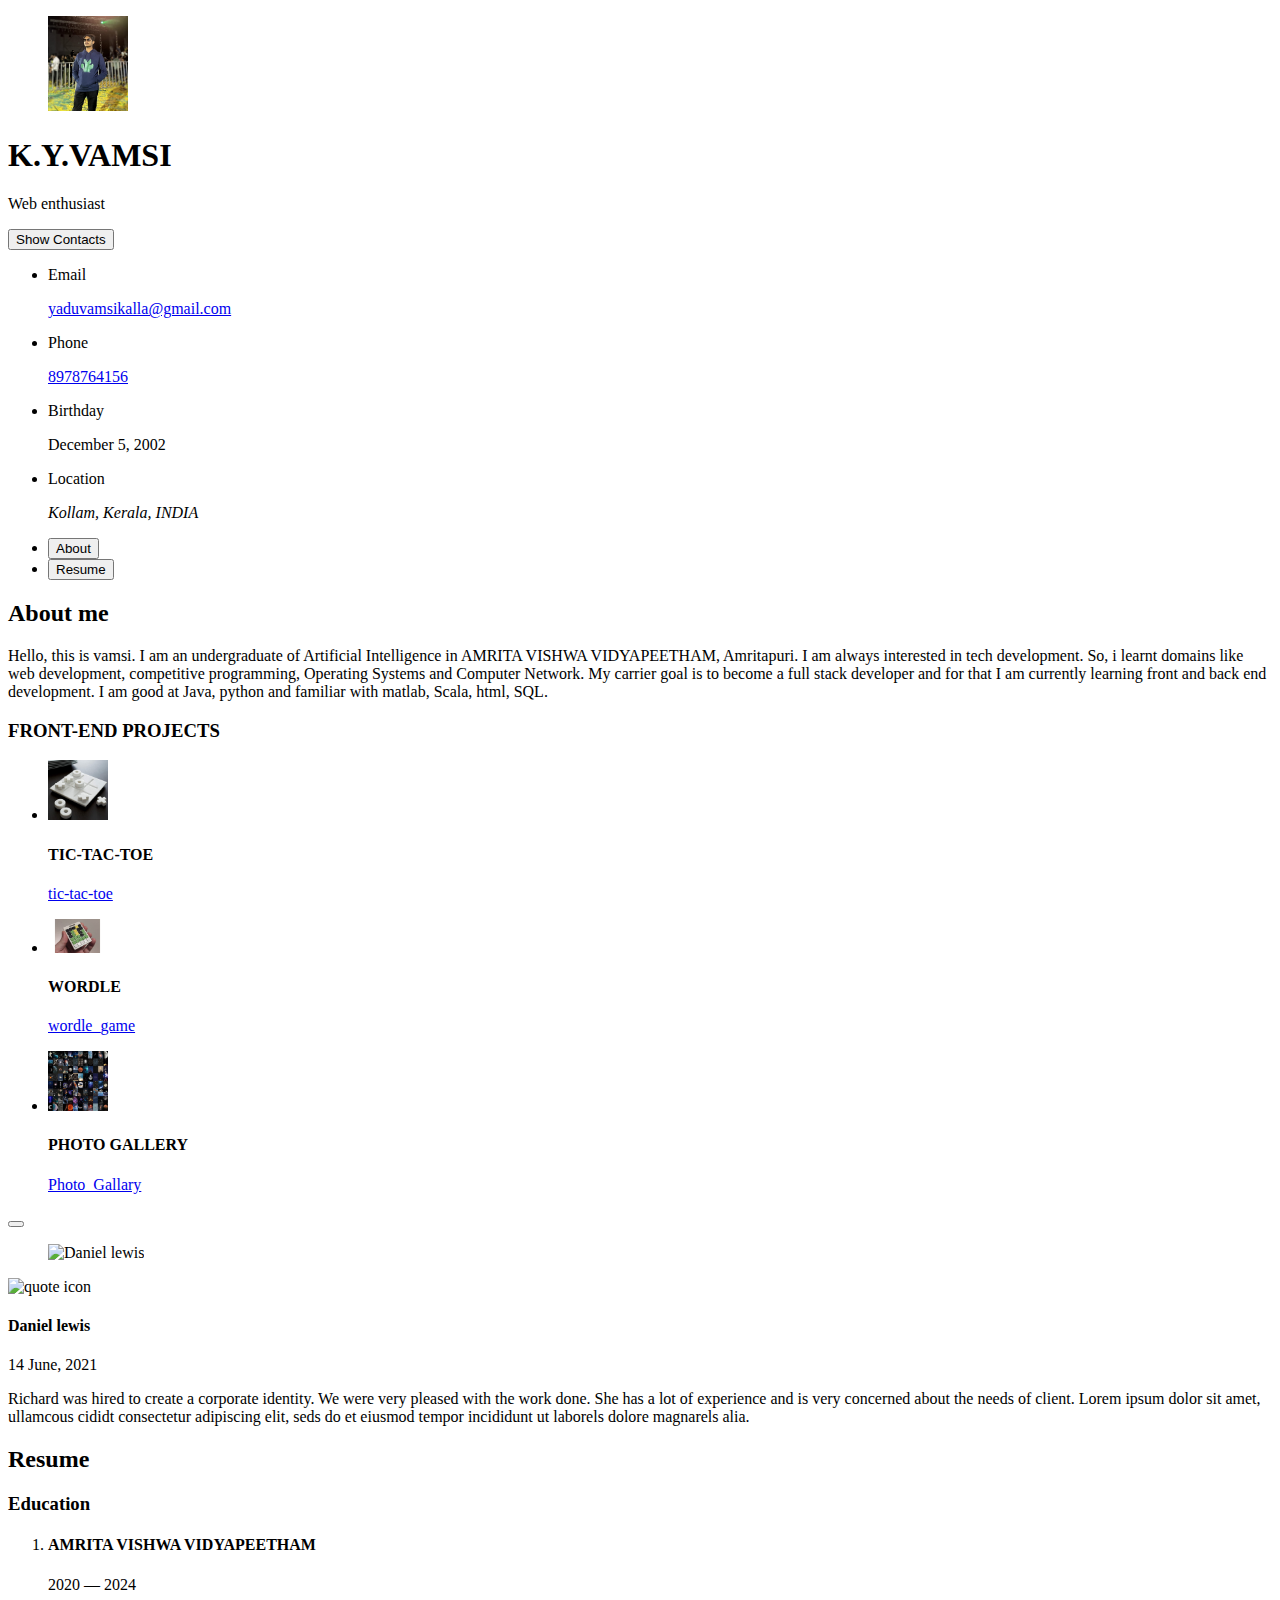
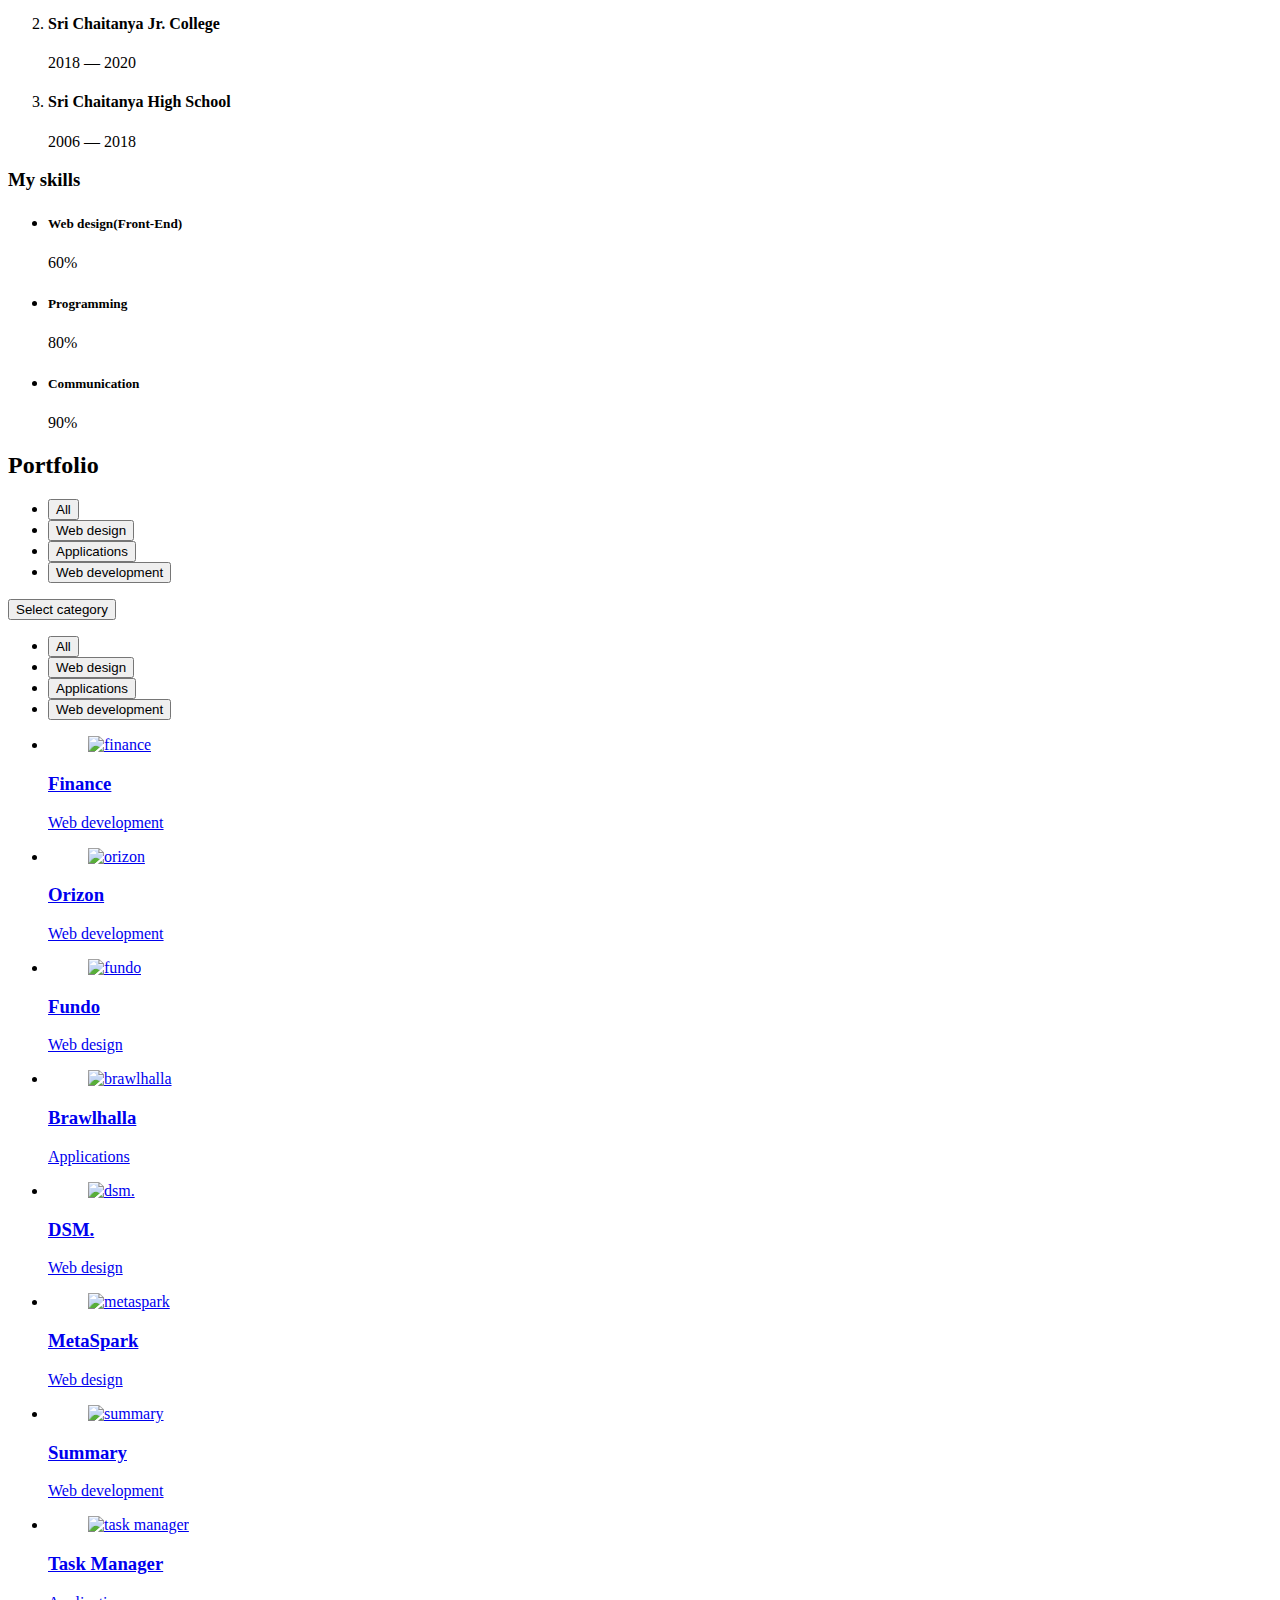
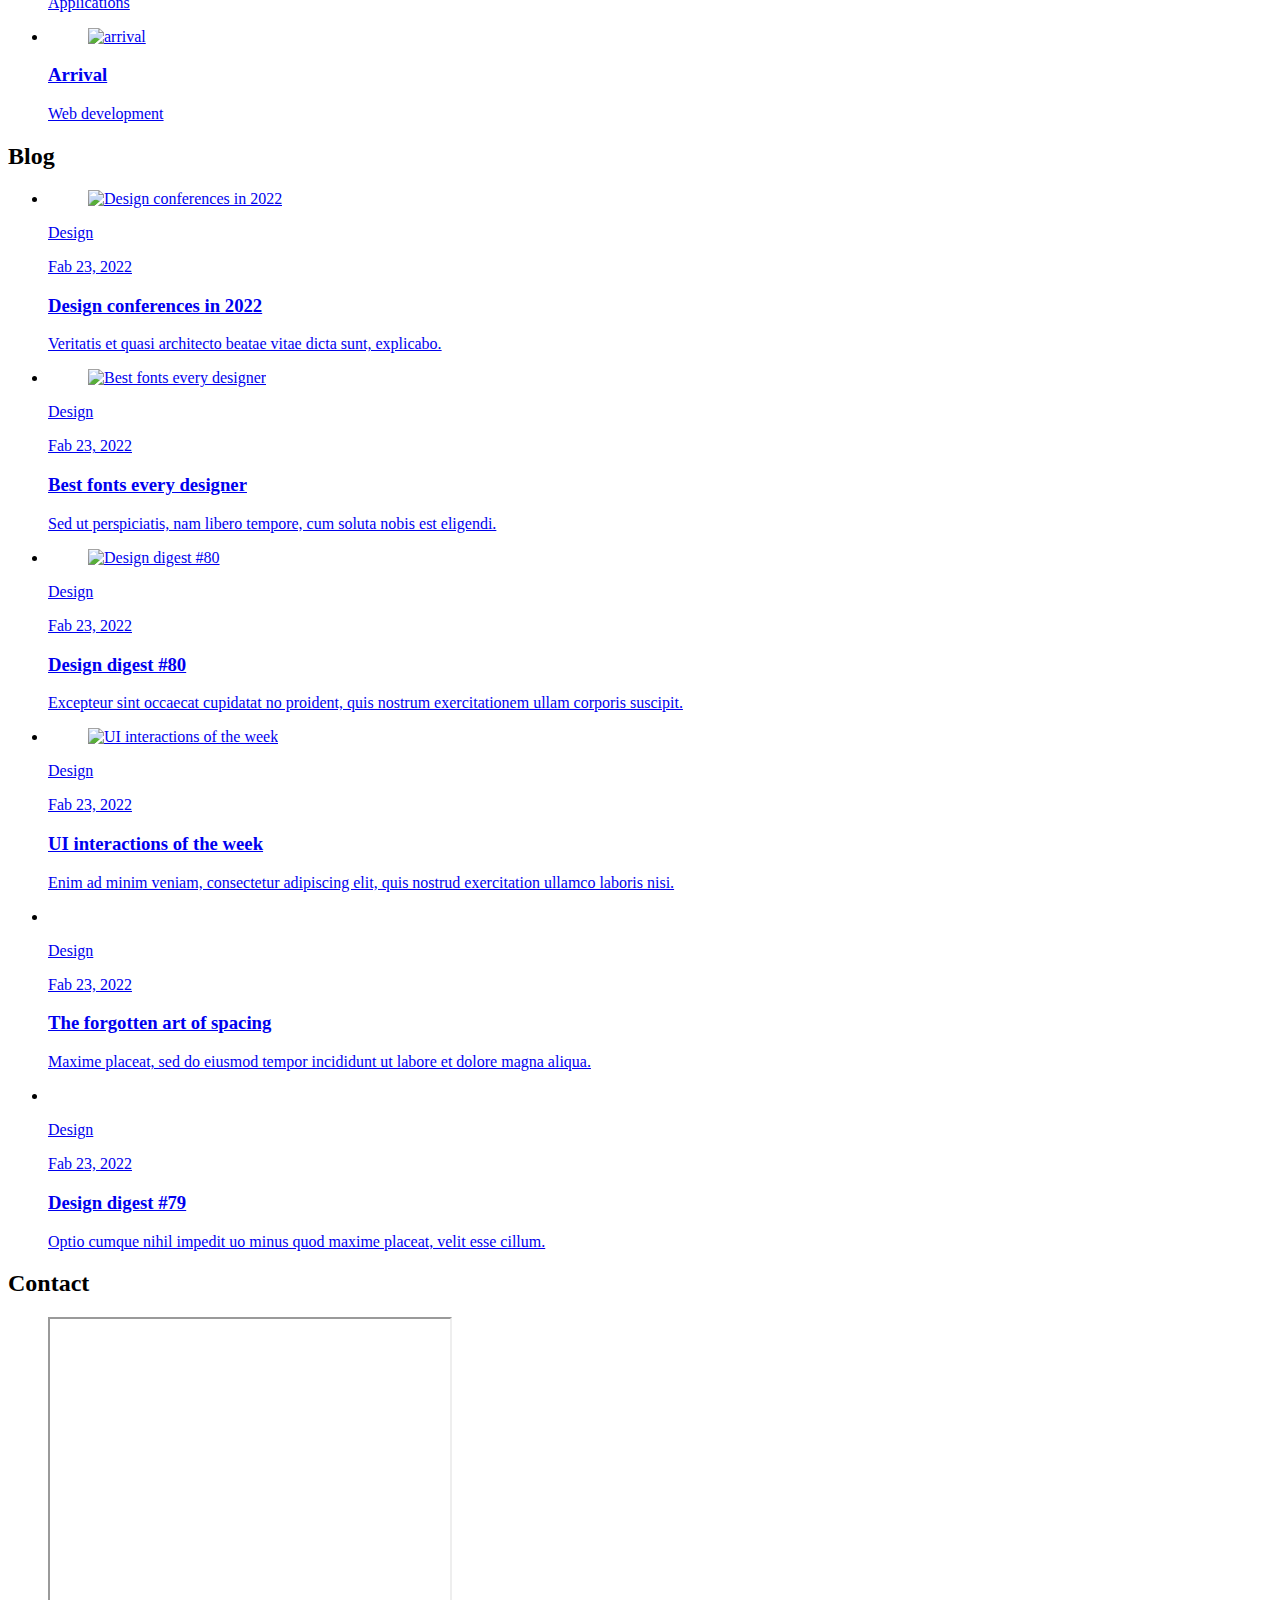
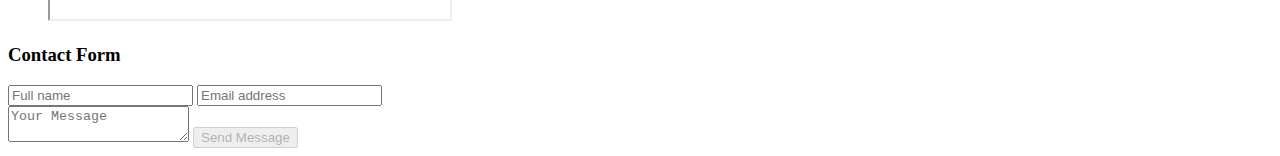
==== index.html @ b539cd83 "Create index.html" ====
<!DOCTYPE html>
<html lang="en">

<head>
  <meta charset="UTF-8">
  <meta http-equiv="X-UA-Compatible" content="IE=edge">
  <meta name="viewport" content="width=device-width, initial-scale=1.0">
  <title>YADU VAMSI KALLA Portfolio</title>

  <!--
    - favicon
  -->
  <link rel="shortcut icon" href="./assets/images/logo.ico" type="image/x-icon">

  <!--
    - custom css link
  -->
  <link rel="stylesheet" href="portofolio.css">

  <!--
    - google font link
  -->
  <link rel="preconnect" href="https://fonts.googleapis.com">
  <link rel="preconnect" href="https://fonts.gstatic.com" crossorigin>
  <link href="https://fonts.googleapis.com/css2?family=Poppins:wght@300;400;500;600&display=swap" rel="stylesheet">
</head>

<body>

  <!--
    - #MAIN
  -->

  <main>

    <!--
      - #SIDEBAR
    -->

    <aside class="sidebar" data-sidebar>

      <div class="sidebar-info">

        <figure class="avatar-box">
          <img src="vamsi.jpeg" alt="K.Y.VAMSI" width="80">
        </figure>

        <div class="info-content">
          <h1 class="name" title="K.Y.VAMSI">K.Y.VAMSI</h1>

          <p class="title">Web enthusiast</p>
        </div>

        <button class="info_more-btn" data-sidebar-btn>
          <span>Show Contacts</span>

          <ion-icon name="chevron-down"></ion-icon>
        </button>

      </div>

      <div class="sidebar-info_more">

        <div class="separator"></div>

        <ul class="contacts-list">

          <li class="contact-item">

            <div class="icon-box">
              <ion-icon name="mail-outline"></ion-icon>
            </div>

            <div class="contact-info">
              <p class="contact-title">Email</p>

              <a href="mailto:yaduvamsikalla@gmail.com" class="contact-link">yaduvamsikalla@gmail.com</a>
            </div>

          </li>

          <li class="contact-item">

            <div class="icon-box">
              <ion-icon name="phone-portrait-outline"></ion-icon>
            </div>

            <div class="contact-info">
              <p class="contact-title">Phone</p>

              <a href="tel:8978764156" class="contact-link">8978764156</a>
            </div>

          </li>

          <li class="contact-item">

            <div class="icon-box">
              <ion-icon name="calendar-outline"></ion-icon>
            </div>

            <div class="contact-info">
              <p class="contact-title">Birthday</p>

              <time datetime="2002-12-05">December 5, 2002</time>
            </div>

          </li>

          <li class="contact-item">

            <div class="icon-box">
              <ion-icon name="location-outline"></ion-icon>
            </div>

            <div class="contact-info">
              <p class="contact-title">Location</p>

              <address>Kollam, Kerala, INDIA</address>
            </div>

          </li>

        </ul>

        <div class="separator"></div>

       

      </div>

    </aside>





    <!--
      - #main-content
    -->

    <div class="main-content">

      <!--
        - #NAVBAR
      -->

      <nav class="navbar">

        <ul class="navbar-list">

          <li class="navbar-item">
            <button class="navbar-link  active" data-nav-link>About</button>
          </li>

          <li class="navbar-item">
            <button class="navbar-link" data-nav-link>Resume</button>
          </li>

       
        </ul>

      </nav>





      <!--
        - #ABOUT
      -->

      <article class="about  active" data-page="about">

        <header>
          <h2 class="h2 article-title">About me</h2>
        </header>

        <section class="about-text">
          <p>
            Hello, this is vamsi. I am an undergraduate of Artificial Intelligence in AMRITA VISHWA VIDYAPEETHAM, Amritapuri. 
            I am always interested in tech development. So, i learnt domains like web development, competitive programming, 
            Operating Systems and Computer Network. My carrier goal is to become a full stack developer and for that I am currently
             learning front and back end development. I am good at Java, python and familiar with matlab, Scala, html, SQL.


          </p>
        </section>


        <!--
          - service
        -->

        <section class="service">

          <h3 class="h3 service-title">FRONT-END PROJECTS</h3>

          <ul class="service-list">

            <li class="service-item">

              <div class="service-icon-box">
                <img src="ttt.jpeg" alt="TIC-TAC-TOE" width="60">
              </div>

              <div class="service-content-box">
                <h4 class="h4 service-item-title">TIC-TAC-TOE</h4>

                <p class="service-item-text">
                  <a href="tic-tac-toe/tic-tac-toe.html" target="_blank">tic-tac-toe</a>
                </p>
              </div>

            </li>

            <li class="service-item">

              <div class="service-icon-box">
                <img src="wordle.jpeg" alt="wordle" width="60">
              </div>

              <div class="service-content-box">
                <h4 class="h4 service-item-title">WORDLE</h4>

                <p class="service-item-text">
                  <a href="wordle_game/wordle_game.html" target="_blank">wordle_game</a>
                </p>
              </div>

            </li>

            <li class="service-item">

              <div class="service-icon-box">
                <img src="pg.jpeg" alt="Photo_Gallary" width="60">
              </div>

              <div class="service-content-box">
                <h4 class="h4 service-item-title">PHOTO GALLERY</h4>

                <p class="service-item-text">
                  <a href="photo_gallary.html" target="_blank">Photo_Gallary</a>
      
                </p>
              </div>

            </li>
          </ul>
        </section>



        <!--
          - testimonials modal
        -->

        <div class="modal-container" data-modal-container>

          <div class="overlay" data-overlay></div>

          <section class="testimonials-modal">

            <button class="modal-close-btn" data-modal-close-btn>
              <ion-icon name="close-outline"></ion-icon>
            </button>

            <div class="modal-img-wrapper">
              <figure class="modal-avatar-box">
                <img src="./assets/images/avatar-1.png" alt="Daniel lewis" width="80" data-modal-img>
              </figure>

              <img src="./assets/images/icon-quote.svg" alt="quote icon">
            </div>

            <div class="modal-content">

              <h4 class="h3 modal-title" data-modal-title>Daniel lewis</h4>

              <time datetime="2021-06-14">14 June, 2021</time>

              <div data-modal-text>
                <p>
                  Richard was hired to create a corporate identity. We were very pleased with the work done. She has a
                  lot of experience
                  and is very concerned about the needs of client. Lorem ipsum dolor sit amet, ullamcous cididt
                  consectetur adipiscing
                  elit, seds do et eiusmod tempor incididunt ut laborels dolore magnarels alia.
                </p>
              </div>

            </div>

          </section>

        </div>


        <!--
          - clients
        -->

        <section class="clients">

   

        </section>

      </article>





      <!--
        - #RESUME
      -->

      <article class="resume" data-page="resume">

        <header>
          <h2 class="h2 article-title">Resume</h2>
        </header>

        <section class="timeline">

          <div class="title-wrapper">
            <div class="icon-box">
              <ion-icon name="book-outline"></ion-icon>
            </div>

            <h3 class="h3">Education</h3>
          </div>

          <ol class="timeline-list">

            <li class="timeline-item">

              <h4 class="h4 timeline-item-title">AMRITA VISHWA VIDYAPEETHAM</h4>

              <span>2020 — 2024</span>

              <p class="timeline-text">
               
              </p>

            </li>

            <li class="timeline-item">

              <h4 class="h4 timeline-item-title">Sri Chaitanya Jr. College</h4>

              <span>2018 — 2020</span>

              <p class="timeline-text">
                
              </p>

            </li>

            <li class="timeline-item">

              <h4 class="h4 timeline-item-title">Sri Chaitanya High School</h4>

              <span>2006 — 2018</span>

              <p class="timeline-text">
                
              </p>

            </li>

          </ol>
          
        </section>


        <section class="skill">

          <h3 class="h3 skills-title">My skills</h3>

          <ul class="skills-list content-card">

            <li class="skills-item">

              <div class="title-wrapper">
                <h5 class="h5">Web design(Front-End)</h5>
                <data value="80">60%</data>
              </div>

              <div class="skill-progress-bg">
                <div class="skill-progress-fill" style="width: 80%;"></div>
              </div>

            </li>

            <li class="skills-item">

              <div class="title-wrapper">
                <h5 class="h5">Programming</h5>
                <data value="70">80%</data>
              </div>

              <div class="skill-progress-bg">
                <div class="skill-progress-fill" style="width: 70%;"></div>
              </div>

            </li>

            <li class="skills-item">

              <div class="title-wrapper">
                <h5 class="h5">Communication</h5>
                <data value="90">90%</data>
              </div>

              <div class="skill-progress-bg">
                <div class="skill-progress-fill" style="width: 90%;"></div>
              </div>

            </li>

          </ul>

        </section>

      </article>





      <!--
        - #PORTFOLIO
      -->

      <article class="portfolio" data-page="portfolio">

        <header>
          <h2 class="h2 article-title">Portfolio</h2>
        </header>

        <section class="projects">

          <ul class="filter-list">

            <li class="filter-item">
              <button class="active" data-filter-btn>All</button>
            </li>

            <li class="filter-item">
              <button data-filter-btn>Web design</button>
            </li>

            <li class="filter-item">
              <button data-filter-btn>Applications</button>
            </li>

            <li class="filter-item">
              <button data-filter-btn>Web development</button>
            </li>

          </ul>

          <div class="filter-select-box">

            <button class="filter-select" data-select>

              <div class="select-value" data-selecct-value>Select category</div>

              <div class="select-icon">
                <ion-icon name="chevron-down"></ion-icon>
              </div>

            </button>

            <ul class="select-list">

              <li class="select-item">
                <button data-select-item>All</button>
              </li>

              <li class="select-item">
                <button data-select-item>Web design</button>
              </li>

              <li class="select-item">
                <button data-select-item>Applications</button>
              </li>

              <li class="select-item">
                <button data-select-item>Web development</button>
              </li>

            </ul>

          </div>

          <ul class="project-list">

            <li class="project-item  active" data-filter-item data-category="web development">
              <a href="#">

                <figure class="project-img">
                  <div class="project-item-icon-box">
                    <ion-icon name="eye-outline"></ion-icon>
                  </div>

                  <img src="./assets/images/project-1.jpg" alt="finance" loading="lazy">
                </figure>

                <h3 class="project-title">Finance</h3>

                <p class="project-category">Web development</p>

              </a>
            </li>

            <li class="project-item  active" data-filter-item data-category="web development">
              <a href="#">

                <figure class="project-img">
                  <div class="project-item-icon-box">
                    <ion-icon name="eye-outline"></ion-icon>
                  </div>

                  <img src="./assets/images/project-2.png" alt="orizon" loading="lazy">
                </figure>

                <h3 class="project-title">Orizon</h3>

                <p class="project-category">Web development</p>

              </a>
            </li>

            <li class="project-item  active" data-filter-item data-category="web design">
              <a href="#">

                <figure class="project-img">
                  <div class="project-item-icon-box">
                    <ion-icon name="eye-outline"></ion-icon>
                  </div>

                  <img src="./assets/images/project-3.jpg" alt="fundo" loading="lazy">
                </figure>

                <h3 class="project-title">Fundo</h3>

                <p class="project-category">Web design</p>

              </a>
            </li>

            <li class="project-item  active" data-filter-item data-category="applications">
              <a href="#">

                <figure class="project-img">
                  <div class="project-item-icon-box">
                    <ion-icon name="eye-outline"></ion-icon>
                  </div>

                  <img src="./assets/images/project-4.png" alt="brawlhalla" loading="lazy">
                </figure>

                <h3 class="project-title">Brawlhalla</h3>

                <p class="project-category">Applications</p>

              </a>
            </li>

            <li class="project-item  active" data-filter-item data-category="web design">
              <a href="#">

                <figure class="project-img">
                  <div class="project-item-icon-box">
                    <ion-icon name="eye-outline"></ion-icon>
                  </div>

                  <img src="./assets/images/project-5.png" alt="dsm." loading="lazy">
                </figure>

                <h3 class="project-title">DSM.</h3>

                <p class="project-category">Web design</p>

              </a>
            </li>

            <li class="project-item  active" data-filter-item data-category="web design">
              <a href="#">

                <figure class="project-img">
                  <div class="project-item-icon-box">
                    <ion-icon name="eye-outline"></ion-icon>
                  </div>

                  <img src="./assets/images/project-6.png" alt="metaspark" loading="lazy">
                </figure>

                <h3 class="project-title">MetaSpark</h3>

                <p class="project-category">Web design</p>

              </a>
            </li>

            <li class="project-item  active" data-filter-item data-category="web development">
              <a href="#">

                <figure class="project-img">
                  <div class="project-item-icon-box">
                    <ion-icon name="eye-outline"></ion-icon>
                  </div>

                  <img src="./assets/images/project-7.png" alt="summary" loading="lazy">
                </figure>

                <h3 class="project-title">Summary</h3>

                <p class="project-category">Web development</p>

              </a>
            </li>

            <li class="project-item  active" data-filter-item data-category="applications">
              <a href="#">

                <figure class="project-img">
                  <div class="project-item-icon-box">
                    <ion-icon name="eye-outline"></ion-icon>
                  </div>

                  <img src="./assets/images/project-8.jpg" alt="task manager" loading="lazy">
                </figure>

                <h3 class="project-title">Task Manager</h3>

                <p class="project-category">Applications</p>

              </a>
            </li>

            <li class="project-item  active" data-filter-item data-category="web development">
              <a href="#">

                <figure class="project-img">
                  <div class="project-item-icon-box">
                    <ion-icon name="eye-outline"></ion-icon>
                  </div>

                  <img src="./assets/images/project-9.png" alt="arrival" loading="lazy">
                </figure>

                <h3 class="project-title">Arrival</h3>

                <p class="project-category">Web development</p>

              </a>
            </li>

          </ul>

        </section>

      </article>





      <!--
        - #BLOG
      -->

      <article class="blog" data-page="blog">

        <header>
          <h2 class="h2 article-title">Blog</h2>
        </header>

        <section class="blog-posts">

          <ul class="blog-posts-list">

            <li class="blog-post-item">
              <a href="#">

                <figure class="blog-banner-box">
                  <img src="./assets/images/blog-1.jpg" alt="Design conferences in 2022" loading="lazy">
                </figure>

                <div class="blog-content">

                  <div class="blog-meta">
                    <p class="blog-category">Design</p>

                    <span class="dot"></span>

                    <time datetime="2022-02-23">Fab 23, 2022</time>
                  </div>

                  <h3 class="h3 blog-item-title">Design conferences in 2022</h3>

                  <p class="blog-text">
                    Veritatis et quasi architecto beatae vitae dicta sunt, explicabo.
                  </p>

                </div>

              </a>
            </li>

            <li class="blog-post-item">
              <a href="#">

                <figure class="blog-banner-box">
                  <img src="./assets/images/blog-2.jpg" alt="Best fonts every designer" loading="lazy">
                </figure>

                <div class="blog-content">

                  <div class="blog-meta">
                    <p class="blog-category">Design</p>

                    <span class="dot"></span>

                    <time datetime="2022-02-23">Fab 23, 2022</time>
                  </div>

                  <h3 class="h3 blog-item-title">Best fonts every designer</h3>

                  <p class="blog-text">
                    Sed ut perspiciatis, nam libero tempore, cum soluta nobis est eligendi.
                  </p>

                </div>

              </a>
            </li>

            <li class="blog-post-item">
              <a href="#">

                <figure class="blog-banner-box">
                  <img src="./assets/images/blog-3.jpg" alt="Design digest #80" loading="lazy">
                </figure>

                <div class="blog-content">

                  <div class="blog-meta">
                    <p class="blog-category">Design</p>

                    <span class="dot"></span>

                    <time datetime="2022-02-23">Fab 23, 2022</time>
                  </div>

                  <h3 class="h3 blog-item-title">Design digest #80</h3>

                  <p class="blog-text">
                    Excepteur sint occaecat cupidatat no proident, quis nostrum exercitationem ullam corporis suscipit.
                  </p>

                </div>

              </a>
            </li>

            <li class="blog-post-item">
              <a href="#">

                <figure class="blog-banner-box">
                  <img src="./assets/images/blog-4.jpg" alt="UI interactions of the week" loading="lazy">
                </figure>

                <div class="blog-content">

                  <div class="blog-meta">
                    <p class="blog-category">Design</p>

                    <span class="dot"></span>

                    <time datetime="2022-02-23">Fab 23, 2022</time>
                  </div>

                  <h3 class="h3 blog-item-title">UI interactions of the week</h3>

                  <p class="blog-text">
                    Enim ad minim veniam, consectetur adipiscing elit, quis nostrud exercitation ullamco laboris nisi.
                  </p>

                </div>

              </a>
            </li>

            <li class="blog-post-item">
              <a href="#">

                <figure class="blog-banner-box">
                  <img src="./assets/images/blog-5.jpg" alt="The forgotten art of spacing" loading="lazy">
                </figure>

                <div class="blog-content">

                  <div class="blog-meta">
                    <p class="blog-category">Design</p>

                    <span class="dot"></span>

                    <time datetime="2022-02-23">Fab 23, 2022</time>
                  </div>

                  <h3 class="h3 blog-item-title">The forgotten art of spacing</h3>

                  <p class="blog-text">
                    Maxime placeat, sed do eiusmod tempor incididunt ut labore et dolore magna aliqua.
                  </p>

                </div>

              </a>
            </li>

            <li class="blog-post-item">
              <a href="#">

                <figure class="blog-banner-box">
                  <img src="./assets/images/blog-6.jpg" alt="Design digest #79" loading="lazy">
                </figure>

                <div class="blog-content">

                  <div class="blog-meta">
                    <p class="blog-category">Design</p>

                    <span class="dot"></span>

                    <time datetime="2022-02-23">Fab 23, 2022</time>
                  </div>

                  <h3 class="h3 blog-item-title">Design digest #79</h3>

                  <p class="blog-text">
                    Optio cumque nihil impedit uo minus quod maxime placeat, velit esse cillum.
                  </p>

                </div>

              </a>
            </li>

          </ul>

        </section>

      </article>





      <!--
        - #CONTACT
      -->

      <article class="contact" data-page="contact">

        <header>
          <h2 class="h2 article-title">Contact</h2>
        </header>

        <section class="mapbox" data-mapbox>
          <figure>
            <iframe
              src="https://www.google.com/maps/embed?pb=!1m18!1m12!1m3!1d199666.5651251294!2d-121.58334177520186!3d38.56165006739519!2m3!1f0!2f0!3f0!3m2!1i1024!2i768!4f13.1!3m3!1m2!1s0x809ac672b28397f9%3A0x921f6aaa74197fdb!2sSacramento%2C%20CA%2C%20USA!5e0!3m2!1sen!2sbd!4v1647608789441!5m2!1sen!2sbd"
              width="400" height="300" loading="lazy"></iframe>
          </figure>
        </section>

        <section class="contact-form">

          <h3 class="h3 form-title">Contact Form</h3>

          <form action="#" class="form" data-form>

            <div class="input-wrapper">
              <input type="text" name="fullname" class="form-input" placeholder="Full name" required data-form-input>

              <input type="email" name="email" class="form-input" placeholder="Email address" required data-form-input>
            </div>

            <textarea name="message" class="form-input" placeholder="Your Message" required data-form-input></textarea>

            <button class="form-btn" type="submit" disabled data-form-btn>
              <ion-icon name="paper-plane"></ion-icon>
              <span>Send Message</span>
            </button>

          </form>

        </section>

      </article>

    </div>

  </main>






  <!--
    - custom js link
  -->
  <script src="portofolio.js"></script>

  <!--
    - ionicon link
  -->
  <script type="module" src="https://unpkg.com/ionicons@5.5.2/dist/ionicons/ionicons.esm.js"></script>
  <script nomodule src="https://unpkg.com/ionicons@5.5.2/dist/ionicons/ionicons.js"></script>

</body>

</html>
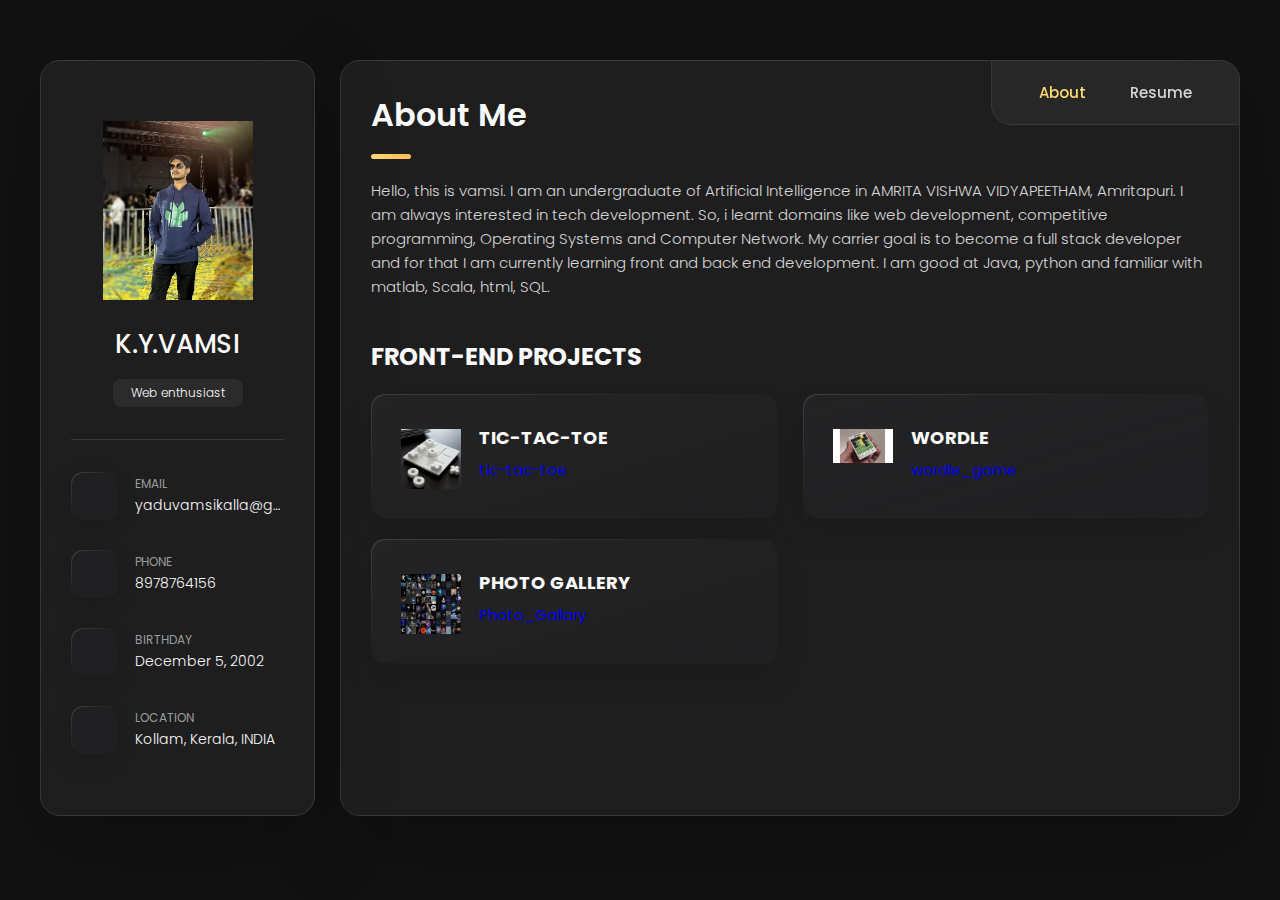
==== commit 7dbb2449: "Update index.html" ====
--- a/index.html
+++ b/index.html
@@ -373,7 +373,7 @@
           </ol>
           
         </section>
-
+    
 
         <section class="skill">
 
--- a/portofolio.css
+++ b/portofolio.css
@@ -0,0 +1,1883 @@
+/*-----------------------------------*\
+  #style.css
+\*-----------------------------------*/
+
+
+/**
+ * copyright 2022 @codewithsadee
+ */
+
+
+
+
+
+/*-----------------------------------*\
+  #CUSTOM PROPERTY
+\*-----------------------------------*/
+
+:root {
+
+    /**
+     * colors
+     */
+  
+    /* gradient */
+  
+    --bg-gradient-onyx: linear-gradient(
+      to bottom right, 
+      hsl(240, 1%, 25%) 3%, 
+      hsl(0, 0%, 19%) 97%
+    );
+    --bg-gradient-jet: linear-gradient(
+      to bottom right, 
+      hsla(240, 1%, 18%, 0.251) 0%, 
+      hsla(240, 2%, 11%, 0) 100%
+    ), hsl(240, 2%, 13%);
+    --bg-gradient-yellow-1: linear-gradient(
+      to bottom right, 
+      hsl(45, 100%, 71%) 0%, 
+      hsla(36, 100%, 69%, 0) 50%
+    );
+    --bg-gradient-yellow-2: linear-gradient(
+      135deg, 
+      hsla(45, 100%, 71%, 0.251) 0%, 
+      hsla(35, 100%, 68%, 0) 59.86%
+    ), hsl(240, 2%, 13%);
+    --border-gradient-onyx: linear-gradient(
+      to bottom right, 
+      hsl(0, 0%, 25%) 0%, 
+      hsla(0, 0%, 25%, 0) 50%
+    );
+    --text-gradient-yellow: linear-gradient(
+      to right, 
+      hsl(45, 100%, 72%), 
+      hsl(35, 100%, 68%)
+    );
+  
+    /* solid */
+  
+    --jet: hsl(0, 0%, 22%);
+    --onyx: hsl(240, 1%, 17%);
+    --eerie-black-1: hsl(240, 2%, 13%);
+    --eerie-black-2: hsl(240, 2%, 12%);
+    --smoky-black: hsl(0, 0%, 7%);
+    --white-1: hsl(0, 0%, 100%);
+    --white-2: hsl(0, 0%, 98%);
+    --orange-yellow-crayola: hsl(45, 100%, 72%);
+    --vegas-gold: hsl(45, 54%, 58%);
+    --light-gray: hsl(0, 0%, 84%);
+    --light-gray-70: hsla(0, 0%, 84%, 0.7);
+    --bittersweet-shimmer: hsl(0, 43%, 51%);
+  
+    /**
+     * typography
+     */
+  
+    /* font-family */
+    --ff-poppins: 'Poppins', sans-serif;
+  
+    /* font-size */
+    --fs-1: 24px;
+    --fs-2: 18px;
+    --fs-3: 17px;
+    --fs-4: 16px;
+    --fs-5: 15px;
+    --fs-6: 14px;
+    --fs-7: 13px;
+    --fs-8: 11px;
+  
+    /* font-weight */
+    --fw-300: 300;
+    --fw-400: 400;
+    --fw-500: 500;
+    --fw-600: 600;
+  
+    /**
+     * shadow
+     */
+    
+    --shadow-1: -4px 8px 24px hsla(0, 0%, 0%, 0.25);
+    --shadow-2: 0 16px 30px hsla(0, 0%, 0%, 0.25);
+    --shadow-3: 0 16px 40px hsla(0, 0%, 0%, 0.25);
+    --shadow-4: 0 25px 50px hsla(0, 0%, 0%, 0.15);
+    --shadow-5: 0 24px 80px hsla(0, 0%, 0%, 0.25);
+  
+    /**
+     * transition
+     */
+  
+    --transition-1: 0.25s ease;
+    --transition-2: 0.5s ease-in-out;
+  
+  }
+  
+  
+  
+  
+  
+  /*-----------------------------------*\
+    #RESET
+  \*-----------------------------------*/
+  
+  *, *::before, *::after {
+    margin: 0;
+    padding: 0;
+    box-sizing: border-box;
+  }
+  
+  a { text-decoration: none; }
+  
+  li { list-style: none; }
+  
+  img, ion-icon, a, button, time, span { display: block; }
+  
+  button {
+    font: inherit;
+    background: none;
+    border: none;
+    text-align: left;
+    cursor: pointer;
+  }
+  
+  input, textarea {
+    display: block;
+    width: 100%;
+    background: none;
+    font: inherit;
+  }
+  
+  ::selection {
+    background: var(--orange-yellow-crayola);
+    color: var(--smoky-black);
+  }
+  
+  :focus { outline-color: var(--orange-yellow-crayola); }
+  
+  html { font-family: var(--ff-poppins); }
+  
+  body { background: var(--smoky-black); }
+  
+  
+  
+  
+  
+  /*-----------------------------------*\
+    #REUSED STYLE
+  \*-----------------------------------*/
+  
+  .sidebar,
+  article {
+    background: var(--eerie-black-2);
+    border: 1px solid var(--jet);
+    border-radius: 20px;
+    padding: 15px;
+    box-shadow: var(--shadow-1);
+    z-index: 1;
+  }
+  
+  .separator {
+    width: 100%;
+    height: 1px;
+    background: var(--jet);
+    margin: 16px 0;
+  }
+  
+  .icon-box {
+    position: relative;
+    background: var(--border-gradient-onyx);
+    width: 30px;
+    height: 30px;
+    border-radius: 8px;
+    display: flex;
+    justify-content: center;
+    align-items: center;
+    font-size: 16px;
+    color: var(--orange-yellow-crayola);
+    box-shadow: var(--shadow-1);
+    z-index: 1;
+  }
+  
+  .icon-box::before {
+    content: "";
+    position: absolute;
+    inset: 1px;
+    background: var(--eerie-black-1);
+    border-radius: inherit;
+    z-index: -1;
+  }
+  
+  .icon-box ion-icon { --ionicon-stroke-width: 35px; }
+  
+  article { display: none; }
+  
+  article.active {
+    display: block;
+    animation: fade 0.5s ease backwards;
+  }
+  
+  @keyframes fade {
+    0% { opacity: 0; }
+    100% { opacity: 1; }
+  }
+  
+  .h2,
+  .h3,
+  .h4,
+  .h5 {
+    color: var(--white-2);
+    text-transform: capitalize;
+  }
+  
+  .h2 { font-size: var(--fs-1); }
+  
+  .h3 { font-size: var(--fs-2); }
+  
+  .h4 { font-size: var(--fs-4); }
+  
+  .h5 {
+    font-size: var(--fs-7);
+    font-weight: var(--fw-500);
+  }
+  
+  .article-title {
+    position: relative;
+    padding-bottom: 7px;
+  }
+  
+  .article-title::after {
+    content: "";
+    position: absolute;
+    bottom: 0;
+    left: 0;
+    width: 30px;
+    height: 3px;
+    background: var(--text-gradient-yellow);
+    border-radius: 3px;
+  }
+  
+  .has-scrollbar::-webkit-scrollbar {
+    width: 5px; /* for vertical scrollbar */
+    height: 5px; /* for horizontal scrollbar */
+  }
+  
+  .has-scrollbar::-webkit-scrollbar-track {
+    background: var(--onyx);
+    border-radius: 5px;
+  }
+  
+  .has-scrollbar::-webkit-scrollbar-thumb {
+    background: var(--orange-yellow-crayola);
+    border-radius: 5px;
+  }
+  
+  .has-scrollbar::-webkit-scrollbar-button { width: 20px; }
+  
+  .content-card {
+    position: relative;
+    background: var(--border-gradient-onyx);
+    padding: 15px;
+    padding-top: 45px;
+    border-radius: 14px;
+    box-shadow: var(--shadow-2);
+    cursor: pointer;
+    z-index: 1;
+  }
+  
+  .content-card::before {
+    content: "";
+    position: absolute;
+    inset: 1px;
+    background: var(--bg-gradient-jet);
+    border-radius: inherit;
+    z-index: -1;
+  }
+  
+  
+  
+  
+  
+  /*-----------------------------------*\
+    #MAIN
+  \*-----------------------------------*/
+  
+  main {
+    margin: 15px 12px;
+    margin-bottom: 75px;
+    min-width: 259px;
+  }
+  
+  
+  
+  
+  
+  /*-----------------------------------*\
+    #SIDEBAR
+  \*-----------------------------------*/
+  
+  .sidebar {
+    margin-bottom: 15px;
+    max-height: 112px;
+    overflow: hidden;
+    transition: var(--transition-2);
+  }
+  
+  .sidebar.active { max-height: 405px; }
+  
+  .sidebar-info {
+    position: relative;
+    display: flex;
+    justify-content: flex-start;
+    align-items: center;
+    gap: 15px;
+  }
+  
+  .avatar-box {
+    background: var(--bg-gradient-onyx);
+    border-radius: 20px;
+  }
+  
+  .info-content .name {
+    color: var(--white-2);
+    font-size: var(--fs-3);
+    font-weight: var(--fw-500);
+    letter-spacing: -0.25px;
+    margin-bottom: 10px;
+  }
+  
+  .info-content .title {
+    color: var(--white-1);
+    background: var(--onyx);
+    font-size: var(--fs-8);
+    font-weight: var(--fw-300);
+    width: max-content;
+    padding: 3px 12px;
+    border-radius: 8px;
+  }
+  
+  .info_more-btn {
+    position: absolute;
+    top: -15px;
+    right: -15px;
+    border-radius: 0 15px;
+    font-size: 13px;
+    color: var(--orange-yellow-crayola);
+    background: var(--border-gradient-onyx);
+    padding: 10px;
+    box-shadow: var(--shadow-2);
+    transition: var(--transition-1);
+    z-index: 1;
+  }
+  
+  .info_more-btn::before {
+    content: "";
+    position: absolute;
+    inset: 1px;
+    border-radius: inherit;
+    background: var(--bg-gradient-jet);
+    transition: var(--transition-1);
+    z-index: -1;
+  }
+  
+  .info_more-btn:hover,
+  .info_more-btn:focus { background: var(--bg-gradient-yellow-1); }
+  
+  .info_more-btn:hover::before,
+  .info_more-btn:focus::before { background: var(--bg-gradient-yellow-2); }
+  
+  .info_more-btn span { display: none; }
+  
+  .sidebar-info_more {
+    opacity: 0;
+    visibility: hidden;
+    transition: var(--transition-2);
+  }
+  
+  .sidebar.active .sidebar-info_more {
+    opacity: 1;
+    visibility: visible;
+  }
+  
+  .contacts-list {
+    display: grid;
+    grid-template-columns: 1fr;
+    gap: 16px;
+  }
+  
+  .contact-item {
+    min-width: 100%;
+    display: flex;
+    align-items: center;
+    gap: 16px;
+  }
+  
+  .contact-info {
+    max-width: calc(100% - 46px);
+    width: calc(100% - 46px);
+  }
+  
+  .contact-title {
+    color: var(--light-gray-70);
+    font-size: var(--fs-8);
+    text-transform: uppercase;
+    margin-bottom: 2px;
+  }
+  
+  .contact-info :is(.contact-link, time, address) {
+    color: var(--white-2);
+    font-size: var(--fs-7);
+  }
+  
+  .contact-info address { font-style: normal; }
+  
+  .social-list {
+    display: flex;
+    justify-content: flex-start;
+    align-items: center;
+    gap: 15px;
+    padding-bottom: 4px;
+    padding-left: 7px;
+  }
+  
+  .social-item .social-link {
+    color: var(--light-gray-70);
+    font-size: 18px;
+  }
+  
+  
+  .social-item .social-link:hover { color: var(--light-gray); }
+  
+  
+  
+  
+  
+  /*-----------------------------------*\
+    #NAVBAR
+  \*-----------------------------------*/
+  
+  .navbar {
+    position: fixed;
+    bottom: 0;
+    left: 0;
+    width: 100%;
+    background: hsla(240, 1%, 17%, 0.75);
+    backdrop-filter: blur(10px);
+    border: 1px solid var(--jet);
+    border-radius: 12px 12px 0 0;
+    box-shadow: var(--shadow-2);
+    z-index: 5;
+  }
+  
+  .navbar-list {
+    display: flex;
+    flex-wrap: wrap;
+    justify-content: center;
+    align-items: center;
+    padding: 0 10px;
+  }
+  
+  .navbar-link {
+    color: var(--light-gray);
+    font-size: var(--fs-8);
+    padding: 20px 7px;
+    transition: color var(--transition-1);
+  }
+  
+  .navbar-link:hover,
+  .navbar-link:focus { color: var(--light-gray-70); }
+  
+  .navbar-link.active { color: var(--orange-yellow-crayola); }
+  
+  
+  
+  
+  
+  /*-----------------------------------*\
+    #ABOUT
+  \*-----------------------------------*/
+  
+  .about .article-title { margin-bottom: 15px; }
+  
+  .about-text {
+    color: var(--light-gray);
+    font-size: var(--fs-6);
+    font-weight: var(--fw-300);
+    line-height: 1.6;
+  }
+  
+  .about-text p { margin-bottom: 15px; }
+  
+  
+  
+  /**
+   * #service 
+   */
+  
+  .service { margin-bottom: 35px; }
+  
+  .service-title { margin-bottom: 20px; }
+  
+  .service-list {
+    display: grid;
+    grid-template-columns: 1fr;
+    gap: 20px;
+  }
+  
+  .service-item {
+    position: relative;
+    background: var(--border-gradient-onyx);
+    padding: 20px;
+    border-radius: 14px;
+    box-shadow: var(--shadow-2);
+    z-index: 1;
+  }
+  
+  .service-item::before {
+    content: "";
+    position: absolute;
+    inset: 1px;
+    background: var(--bg-gradient-jet);
+    border-radius: inherit;
+    z-index: -1;
+  }
+  
+  .service-icon-box { margin-bottom: 10px; }
+  
+  .service-icon-box img { margin: auto; }
+  
+  .service-content-box { text-align: center; }
+  
+  .service-item-title { margin-bottom: 7px; }
+  
+  .service-item-text {
+    color: var(--light-gray);
+    font-size: var(--fs-6);
+    font-weight: var(--fw-3);
+    line-height: 1.6;
+  }
+  
+  
+  /**
+   * #testimonials 
+   */
+  
+  .testimonials { margin-bottom: 30px; }
+  
+  .testimonials-title { margin-bottom: 20px; }
+  
+  .testimonials-list {
+    display: flex;
+    justify-content: flex-start;
+    align-items: flex-start;
+    gap: 15px;
+    margin: 0 -15px;
+    padding: 25px 15px;
+    padding-bottom: 35px;
+    overflow-x: auto;
+    scroll-behavior: smooth;
+    overscroll-behavior-inline: contain;
+    scroll-snap-type: inline mandatory;
+  }
+  
+  .testimonials-item {
+    min-width: 100%;
+    scroll-snap-align: center;
+  }
+  
+  .testimonials-avatar-box {
+    position: absolute;
+    top: 0;
+    left: 0;
+    transform: translate(15px, -25px);
+    background: var(--bg-gradient-onyx);
+    border-radius: 14px;
+    box-shadow: var(--shadow-1);
+  }
+  
+  .testimonials-item-title { margin-bottom: 7px; }
+  
+  .testimonials-text {
+    color: var(--light-gray);
+    font-size: var(--fs-6);
+    font-weight: var(--fw-300);
+    line-height: 1.6;
+    display: -webkit-box;
+    line-clamp: 4;
+    -webkit-line-clamp: 4;
+    -webkit-box-orient: vertical;
+    overflow: hidden;
+  }
+  
+  
+  /**
+   * #testimonials-modal
+   */
+  
+  .modal-container {
+    position: fixed;
+    top: 0;
+    left: 0;
+    width: 100%;
+    height: 100%;
+    display: flex;
+    justify-content: center;
+    align-items: center;
+    overflow-y: auto;
+    overscroll-behavior: contain;
+    z-index: 20;
+    pointer-events: none;
+    visibility: hidden;
+  }
+  
+  .modal-container::-webkit-scrollbar { display: none; }
+  
+  .modal-container.active {
+    pointer-events: all;
+    visibility: visible;
+  }
+  
+  .overlay {
+    position: fixed;
+    top: 0;
+    left: 0;
+    width: 100%;
+    height: 100vh;
+    background: hsl(0, 0%, 5%);
+    opacity: 0;
+    visibility: hidden;
+    pointer-events: none;
+    z-index: 1;
+    transition: var(--transition-1);
+  }
+  
+  .overlay.active {
+    opacity: 0.8;
+    visibility: visible;
+    pointer-events: all;
+  }
+  
+  .testimonials-modal {
+    background: var(--eerie-black-2);
+    position: relative;
+    padding: 15px;
+    margin: 15px 12px;
+    border: 1px solid var(--jet);
+    border-radius: 14px;
+    box-shadow: var(--shadow-5);
+    transform: scale(1.2);
+    opacity: 0;
+    transition: var(--transition-1);
+    z-index: 2;
+  }
+  
+  .modal-container.active .testimonials-modal {
+    transform: scale(1);
+    opacity: 1;
+  }
+  
+  .modal-close-btn {
+    position: absolute;
+    top: 15px;
+    right: 15px;
+    background: var(--onyx);
+    border-radius: 8px;
+    width: 32px;
+    height: 32px;
+    display: flex;
+    justify-content: center;
+    align-items: center;
+    color: var(--white-2);
+    font-size: 18px;
+    opacity: 0.7;
+  }
+  
+  .modal-close-btn:hover,
+  .modal-close-btn:focus { opacity: 1; }
+  
+  .modal-close-btn ion-icon { --ionicon-stroke-width: 50px; }
+  
+  .modal-avatar-box {
+    background: var(--bg-gradient-onyx);
+    width: max-content;
+    border-radius: 14px;
+    margin-bottom: 15px;
+    box-shadow: var(--shadow-2);
+  }
+  
+  .modal-img-wrapper > img { display: none; }
+  
+  .modal-title { margin-bottom: 4px; }
+  
+  .modal-content time {
+    font-size: var(--fs-6);
+    color: var(--light-gray-70);
+    font-weight: var(--fw-300);
+    margin-bottom: 10px;
+  }
+  
+  .modal-content p {
+    color: var(--light-gray);
+    font-size: var(--fs-6);
+    font-weight: var(--fw-300);
+    line-height: 1.6;
+  }
+  
+  
+  /**
+   * #clients 
+   */
+  
+  .clients { margin-bottom: 15px; }
+  
+  .clients-list {
+    display: flex;
+    justify-content: flex-start;
+    align-items: flex-start;
+    gap: 15px;
+    margin: 0 -15px;
+    padding: 25px;
+    padding-bottom: 25px;
+    overflow-x: auto;
+    scroll-behavior: smooth;
+    overscroll-behavior-inline: contain;
+    scroll-snap-type: inline mandatory;
+    scroll-padding-inline: 25px;
+  }
+  
+  .clients-item {
+    min-width: 50%;
+    scroll-snap-align: start;
+  }
+  
+  .clients-item img {
+    width: 100%;
+    filter: grayscale(1);
+    transition: var(--transition-1);
+  }
+  
+  .clients-item img:hover { filter: grayscale(0); }
+  
+  
+  
+  
+  
+  /*-----------------------------------*\
+    #RESUME
+  \*-----------------------------------*/
+  
+  .article-title { margin-bottom: 30px; }
+  
+  
+  /**
+   * education and experience 
+   */
+  
+  .timeline { margin-bottom: 30px; }
+  
+  .timeline .title-wrapper {
+    display: flex;
+    align-items: center;
+    gap: 15px;
+    margin-bottom: 25px;
+  }
+  
+  .timeline-list {
+    font-size: var(--fs-6);
+    margin-left: 45px;
+  }
+  
+  .timeline-item { position: relative; }
+  
+  .timeline-item:not(:last-child) { margin-bottom: 20px; }
+  
+  .timeline-item-title {
+    font-size: var(--fs-6);
+    line-height: 1.3;
+    margin-bottom: 7px;
+  }
+  
+  .timeline-list span {
+    color: var(--vegas-gold);
+    font-weight: var(--fw-400);
+    line-height: 1.6;
+  }
+  
+  .timeline-item:not(:last-child)::before {
+    content: "";
+    position: absolute;
+    top: -25px;
+    left: -30px;
+    width: 1px;
+    height: calc(100% + 50px);
+    background: var(--jet);
+  }
+  
+  .timeline-item::after {
+    content: "";
+    position: absolute;
+    top: 5px;
+    left: -33px;
+    height: 6px;
+    width: 6px;
+    background: var(--text-gradient-yellow);
+    border-radius: 50%;
+    box-shadow: 0 0 0 4px var(--jet);
+  }
+  
+  .timeline-text {
+    color: var(--light-gray);
+    font-weight: var(--fw-300);
+    line-height: 1.6;
+  }
+  
+  
+  /**
+   * skills 
+   */
+  
+  .skills-title { margin-bottom: 20px; }
+  
+  .skills-list { padding: 20px; }
+  
+  
+  .skills-item:not(:last-child) { margin-bottom: 15px; }
+  
+  .skill .title-wrapper {
+    display: flex;
+    align-items: center;
+    gap: 5px;
+    margin-bottom: 8px;
+  }
+  
+  .skill .title-wrapper data {
+    color: var(--light-gray);
+    font-size: var(--fs-7);
+    font-weight: var(--fw-300);
+  }
+  
+  .skill-progress-bg {
+    background: var(--jet);
+    width: 100%;
+    height: 8px;
+    border-radius: 10px;
+  }
+  
+  .skill-progress-fill {
+    background: var(--text-gradient-yellow);
+    height: 100%;
+    border-radius: inherit;
+  }
+  
+  
+  
+  
+  
+  /*-----------------------------------*\
+    #PORTFOLIO
+  \*-----------------------------------*/
+  
+  .filter-list { display: none; }
+  
+  .filter-select-box {
+    position: relative;
+    margin-bottom: 25px;
+  }
+  
+  .filter-select {
+    background: var(--eerie-black-2);
+    color: var(--light-gray);
+    display: flex;
+    justify-content: space-between;
+    align-items: center;
+    width: 100%;
+    padding: 12px 16px;
+    border: 1px solid var(--jet);
+    border-radius: 14px;
+    font-size: var(--fs-6);
+    font-weight: var(--fw-300);
+  }
+  
+  .filter-select.active .select-icon { transform: rotate(0.5turn); }
+  
+  .select-list {
+    background: var(--eerie-black-2);
+    position: absolute;
+    top: calc(100% + 6px);
+    width: 100%;
+    padding: 6px;
+    border: 1px solid var(--jet);
+    border-radius: 14px;
+    z-index: 2;
+    opacity: 0;
+    visibility: hidden;
+    pointer-events: none;
+    transition: 0.15s ease-in-out;
+  }
+  
+  .filter-select.active + .select-list {
+    opacity: 1;
+    visibility: visible;
+    pointer-events: all;
+  }
+  
+  .select-item button {
+    background: var(--eerie-black-2);
+    color: var(--light-gray);
+    font-size: var(--fs-6);
+    font-weight: var(--fw-300);
+    text-transform: capitalize;
+    width: 100%;
+    padding: 8px 10px;
+    border-radius: 8px;
+  }
+  
+  .select-item button:hover { --eerie-black-2: hsl(240, 2%, 20%); }
+  
+  .project-list {
+    display: grid;
+    grid-template-columns: 1fr;
+    gap: 30px;
+    margin-bottom: 10px;
+  }
+  
+  .project-item { display: none; }
+  
+  .project-item.active {
+    display: block;
+    animation: scaleUp 0.25s ease forwards;
+  }
+  
+  @keyframes scaleUp {
+    0% { transform: scale(0.5); }
+    100% { transform: scale(1); }
+  }
+  
+  .project-item > a { width: 100%; }
+  
+  .project-img {
+    position: relative;
+    width: 100%;
+    height: 200px;
+    border-radius: 16px;
+    overflow: hidden;
+    margin-bottom: 15px;
+  }
+  
+  .project-img::before {
+    content: "";
+    position: absolute;
+    top: 0;
+    left: 0;
+    width: 100%;
+    height: 100%;
+    background: transparent;
+    z-index: 1;
+    transition: var(--transition-1);
+  }
+  
+  .project-item > a:hover .project-img::before { background: hsla(0, 0%, 0%, 0.5); }
+  
+  .project-item-icon-box {
+    --scale: 0.8;
+  
+    background: var(--jet);
+    color: var(--orange-yellow-crayola);
+    position: absolute;
+    top: 50%;
+    left: 50%;
+    transform: translate(-50%, -50%) scale(var(--scale));
+    font-size: 20px;
+    padding: 18px;
+    border-radius: 12px;
+    opacity: 0;
+    z-index: 1;
+    transition: var(--transition-1);
+  }
+  
+  .project-item > a:hover .project-item-icon-box {
+    --scale: 1;
+    opacity: 1;
+  }
+  
+  .project-item-icon-box ion-icon { --ionicon-stroke-width: 50px; }
+  
+  .project-img img {
+    width: 100%;
+    height: 100%;
+    object-fit: cover;
+    transition: var(--transition-1);
+  }
+  
+  .project-item > a:hover img { transform: scale(1.1); }
+  
+  .project-title,
+  .project-category { margin-left: 10px; }
+  
+  .project-title {
+    color: var(--white-2);
+    font-size: var(--fs-5);
+    font-weight: var(--fw-400);
+    text-transform: capitalize;
+    line-height: 1.3;
+  }
+  
+  .project-category {
+    color: var(--light-gray-70);
+    font-size: var(--fs-6);
+    font-weight: var(--fw-300);
+  }
+  
+  
+  
+  
+  
+  /*-----------------------------------*\
+    #BLOG
+  \*-----------------------------------*/
+  
+  .blog-posts { margin-bottom: 10px; }
+  
+  .blog-posts-list {
+    display: grid;
+    grid-template-columns: 1fr;
+    gap: 20px;
+  }
+  
+  .blog-post-item > a {
+    position: relative;
+    background: var(--border-gradient-onyx);
+    height: 100%;
+    box-shadow: var(--shadow-4);
+    border-radius: 16px;
+    z-index: 1;
+  }
+  
+  .blog-post-item > a::before {
+    content: "";
+    position: absolute;
+    inset: 1px;
+    border-radius: inherit;
+    background: var(--eerie-black-1);
+    z-index: -1;
+  }
+  
+  .blog-banner-box {
+    width: 100%;
+    height: 200px;
+    border-radius: 12px;
+    overflow: hidden;
+  }
+  
+  .blog-banner-box img {
+    width: 100%;
+    height: 100%;
+    object-fit: cover;
+    transition: var(--transition-1);
+  }
+  
+  .blog-post-item > a:hover .blog-banner-box img { transform: scale(1.1); }
+  
+  .blog-content { padding: 15px; }
+  
+  .blog-meta {
+    display: flex;
+    justify-content: flex-start;
+    align-items: center;
+    gap: 7px;
+    margin-bottom: 10px;
+  }
+  
+  .blog-meta :is(.blog-category, time) {
+    color: var(--light-gray-70);
+    font-size: var(--fs-6);
+    font-weight: var(--fw-300);
+  }
+  
+  .blog-meta .dot {
+    background: var(--light-gray-70);
+    width: 4px;
+    height: 4px;
+    border-radius: 4px;
+  }
+  
+  .blog-item-title {
+    margin-bottom: 10px;
+    line-height: 1.3;
+    transition: var(--transition-1);
+  }
+  
+  .blog-post-item > a:hover .blog-item-title { color: var(--orange-yellow-crayola); }
+  
+  .blog-text {
+    color: var(--light-gray);
+    font-size: var(--fs-6);
+    font-weight: var(--fw-300);
+    line-height: 1.6;
+  }
+  
+  
+  
+  
+  
+  /*-----------------------------------*\
+    #CONTACT
+  \*-----------------------------------*/
+  
+  .mapbox {
+    position: relative;
+    height: 250px;
+    width: 100%;
+    border-radius: 16px;
+    margin-bottom: 30px;
+    border: 1px solid var(--jet);
+    overflow: hidden;
+  }
+  
+  .mapbox figure { height: 100%; }
+  
+  .mapbox iframe {
+    width: 100%;
+    height: 100%;
+    border: none;
+    filter: grayscale(1) invert(1);
+  }
+  
+  .contact-form { margin-bottom: 10px; }
+  
+  .form-title { margin-bottom: 20px; }
+  
+  .input-wrapper {
+    display: grid;
+    grid-template-columns: 1fr;
+    gap: 25px;
+    margin-bottom: 25px;
+  }
+  
+  .form-input {
+    color: var(--white-2);
+    font-size: var(--fs-6);
+    font-weight: var(--fw-400);
+    padding: 13px 20px;
+    border: 1px solid var(--jet);
+    border-radius: 14px;
+    outline: none;
+  }
+  
+  .form-input::placeholder { font-weight: var(--fw-500); }
+  
+  .form-input:focus { border-color: var(--orange-yellow-crayola); }
+  
+  textarea.form-input {
+    min-height: 100px;
+    height: 120px;
+    max-height: 200px;
+    resize: vertical;
+    margin-bottom: 25px;
+  }
+  
+  textarea.form-input::-webkit-resizer { display: none; }
+  
+  .form-input:focus:invalid { border-color: var(--bittersweet-shimmer); }
+  
+  .form-btn {
+    position: relative;
+    width: 100%;
+    background: var(--border-gradient-onyx);
+    color: var(--orange-yellow-crayola);
+    display: flex;
+    justify-content: center;
+    align-items: center;
+    gap: 10px;
+    padding: 13px 20px;
+    border-radius: 14px;
+    font-size: var(--fs-6);
+    text-transform: capitalize;
+    box-shadow: var(--shadow-3);
+    z-index: 1;
+    transition: var(--transition-1);
+  }
+  
+  .form-btn::before {
+    content: "";
+    position: absolute;
+    inset: 1px;
+    background: var(--bg-gradient-jet);
+    border-radius: inherit;
+    z-index: -1;
+    transition: var(--transition-1);
+  }
+  
+  .form-btn ion-icon { font-size: 16px; }
+  
+  .form-btn:hover { background: var(--bg-gradient-yellow-1); }
+  
+  .form-btn:hover::before { background: var(--bg-gradient-yellow-2); }
+  
+  .form-btn:disabled {
+    opacity: 0.7;
+    cursor: not-allowed;
+  }
+  
+  .form-btn:disabled:hover { background: var(--border-gradient-onyx); }
+  
+  .form-btn:disabled:hover::before { background: var(--bg-gradient-jet); }
+  
+  
+  
+  
+  
+  /*-----------------------------------*\
+    #RESPONSIVE
+  \*-----------------------------------*/
+  
+  /**
+   * responsive larger than 450px screen
+   */
+  
+  @media (min-width: 450px) {
+  
+    /**
+     * client
+     */
+  
+    .clients-item { min-width: calc(33.33% - 10px); }
+  
+  
+  
+    /**
+     * #PORTFOLIO, BLOG 
+     */
+  
+    .project-img,
+    .blog-banner-box { height: auto; }
+  
+  }
+  
+  
+  
+  
+  
+  /**
+   * responsive larger than 580px screen
+   */
+  
+  @media (min-width: 580px) {
+  
+    /**
+     * CUSTOM PROPERTY
+     */
+  
+    :root {
+  
+      /**
+       * typography
+       */
+  
+      --fs-1: 32px;
+      --fs-2: 24px;
+      --fs-3: 26px;
+      --fs-4: 18px;
+      --fs-6: 15px;
+      --fs-7: 15px;
+      --fs-8: 12px;
+  
+    }
+  
+  
+  
+    /**
+     * #REUSED STYLE
+     */
+  
+    .sidebar, article {
+      width: 520px;
+      margin-inline: auto;
+      padding: 30px;
+    }
+  
+    .article-title {
+      font-weight: var(--fw-600);
+      padding-bottom: 15px;
+    }
+  
+    .article-title::after {
+      width: 40px;
+      height: 5px;
+    }
+  
+    .icon-box {
+      width: 48px;
+      height: 48px;
+      border-radius: 12px;
+      font-size: 18px;
+    }
+  
+  
+  
+    /**
+     * #MAIN
+     */
+  
+    main {
+      margin-top: 60px;
+      margin-bottom: 100px;
+    }
+  
+  
+  
+    /**
+     * #SIDEBAR
+     */
+  
+    .sidebar {
+      max-height: 180px;
+      margin-bottom: 30px;
+    }
+  
+    .sidebar.active { max-height: 584px; }
+  
+    .sidebar-info { gap: 25px; }
+  
+    .avatar-box { border-radius: 30px; }
+  
+    .avatar-box img { width: 120px; }
+  
+    .info-content .name { margin-bottom: 15px; }
+  
+    .info-content .title { padding: 5px 18px; }
+  
+    .info_more-btn {
+      top: -30px;
+      right: -30px;
+      padding: 10px 15px;
+    }
+  
+    .info_more-btn span {
+      display: block;
+      font-size: var(--fs-8);
+    }
+  
+    .info_more-btn ion-icon { display: none; }
+  
+    .separator { margin: 32px 0; }
+  
+    .contacts-list { gap: 20px; }
+  
+    .contact-info {
+      max-width: calc(100% - 64px);
+      width: calc(100% - 64px);
+    }
+  
+  
+  
+    /**
+     * #NAVBAR
+     */
+  
+    .navbar { border-radius: 20px 20px 0 0; }
+  
+    .navbar-list { gap: 20px; }
+  
+    .navbar-link { --fs-8: 14px; }
+  
+  
+  
+    /**
+     * #ABOUT
+     */
+  
+    .about .article-title { margin-bottom: 20px; }
+  
+    .about-text { margin-bottom: 40px; }
+  
+    /* service */
+  
+    .service-item {
+      display: flex;
+      justify-content: flex-start;
+      align-items: flex-start;
+      gap: 18px;
+      padding: 30px;
+    }
+  
+    .service-icon-box {
+      margin-bottom: 0;
+      margin-top: 5px;
+    }
+  
+    .service-content-box { text-align: left; }
+  
+    /* testimonials */
+  
+    .testimonials-title { margin-bottom: 25px; }
+  
+    .testimonials-list {
+      gap: 30px;
+      margin: 0 -30px;
+      padding: 30px;
+      padding-bottom: 35px;
+    }
+  
+    .content-card {
+      padding: 30px;
+      padding-top: 25px;
+    }
+  
+    .testimonials-avatar-box {
+      transform: translate(30px, -30px);
+      border-radius: 20px;
+    }
+  
+    .testimonials-avatar-box img { width: 80px; }
+  
+    .testimonials-item-title {
+      margin-bottom: 10px;
+      margin-left: 95px;
+    }
+  
+    .testimonials-text {
+      line-clamp: 2;
+      -webkit-line-clamp: 2;
+    }
+  
+    /* testimonials modal */
+  
+    .modal-container { padding: 20px; }
+  
+    .testimonials-modal {
+      display: flex;
+      justify-content: flex-start;
+      align-items: stretch;
+      gap: 25px;
+      padding: 30px;
+      border-radius: 20px;
+    }
+  
+    .modal-img-wrapper {
+      display: flex;
+      flex-direction: column;
+      align-items: center;
+    }
+  
+    .modal-avatar-box {
+      border-radius: 18px;
+      margin-bottom: 0;
+    }
+  
+    .modal-avatar-box img { width: 65px; }
+  
+    .modal-img-wrapper > img {
+      display: block;
+      flex-grow: 1;
+      width: 35px;
+    }
+  
+    /* clients */
+  
+    .clients-list {
+      gap: 50px;
+      margin: 0 -30px;
+      padding: 45px;
+      scroll-padding-inline: 45px;
+    }
+  
+    .clients-item { min-width: calc(33.33% - 35px); }
+  
+  
+  
+    /**
+     * #RESUME
+     */
+  
+    .timeline-list { margin-left: 65px; }
+  
+    .timeline-item:not(:last-child)::before { left: -40px; }
+  
+    .timeline-item::after {
+      height: 8px;
+      width: 8px;
+      left: -43px;
+    }
+  
+    .skills-item:not(:last-child) { margin-bottom: 25px; }
+  
+  
+  
+    /**
+     * #PORTFOLIO, BLOG
+     */
+  
+    .project-img, .blog-banner-box { border-radius: 16px; }
+  
+    .blog-posts-list { gap: 30px; }
+  
+    .blog-content { padding: 25px; }
+  
+  
+  
+    /**
+     * #CONTACT
+     */
+  
+    .mapbox {
+      height: 380px;
+      border-radius: 18px;
+    }
+  
+    .input-wrapper {
+      gap: 30px;
+      margin-bottom: 30px;
+    }
+  
+    .form-input { padding: 15px 20px; }
+  
+    textarea.form-input { margin-bottom: 30px; }
+  
+    .form-btn {
+      --fs-6: 16px;
+      padding: 16px 20px;
+    }
+  
+    .form-btn ion-icon { font-size: 18px; }
+  
+  }
+  
+  
+  
+  
+  
+  /**
+   * responsive larger than 768px screen
+   */
+  
+  @media (min-width: 768px) {
+  
+    /**
+     * REUSED STYLE
+     */
+  
+    .sidebar, article { width: 700px; }
+  
+    .has-scrollbar::-webkit-scrollbar-button { width: 100px; }
+  
+  
+  
+    /**
+     * SIDEBAR
+     */
+  
+    .contacts-list {
+      grid-template-columns: 1fr 1fr;
+      gap: 30px 15px;
+    }
+  
+  
+  
+    /**
+     * NAVBAR
+     */
+  
+    .navbar-link { --fs-8: 15px; }
+  
+  
+  
+    /**
+     * ABOUT
+     */
+  
+    /* testimonials modal */
+  
+    .testimonials-modal {
+      gap: 35px;
+      max-width: 680px;
+    }
+  
+    .modal-avatar-box img { width: 80px; }
+  
+  
+  
+    /**
+     * PORTFOLIO
+     */
+  
+    .article-title { padding-bottom: 20px; }
+  
+    .filter-select-box { display: none; }
+  
+    .filter-list {
+      display: flex;
+      justify-content: flex-start;
+      align-items: center;
+      gap: 25px;
+      padding-left: 5px;
+      margin-bottom: 30px;
+    }
+  
+    .filter-item button {
+      color: var(--light-gray);
+      font-size: var(--fs-5);
+      transition: var(--transition-1);
+    }
+  
+    .filter-item button:hover { color: var(--light-gray-70); }
+  
+    .filter-item button.active { color: var(--orange-yellow-crayola); }
+  
+    /* portfolio and blog grid */
+  
+    .project-list, .blog-posts-list { grid-template-columns: 1fr 1fr; }
+  
+  
+  
+    /**
+     * CONTACT
+     */
+  
+    .input-wrapper { grid-template-columns: 1fr 1fr; }
+  
+    .form-btn {
+      width: max-content;
+      margin-left: auto;
+    }
+    
+  }
+  
+  
+  
+  
+  
+  /**
+   * responsive larger than 1024px screen
+   */
+  
+  @media (min-width: 1024px) {
+  
+    /**
+     * CUSTOM PROPERTY
+     */
+  
+    :root {
+  
+      /**
+      * shadow
+      */
+  
+      --shadow-1: -4px 8px 24px hsla(0, 0%, 0%, 0.125);
+      --shadow-2: 0 16px 30px hsla(0, 0%, 0%, 0.125);
+      --shadow-3: 0 16px 40px hsla(0, 0%, 0%, 0.125);
+  
+    }
+  
+  
+  
+    /**
+     * REUSED STYLE
+     */
+  
+    .sidebar, article {
+      width: 950px;
+      box-shadow: var(--shadow-5);
+    }
+  
+  
+  
+    /**
+     * MAIN 
+     */
+  
+    main { margin-bottom: 60px; }
+  
+    .main-content {
+      position: relative;
+      width: max-content;
+      margin: auto;
+    }
+  
+  
+  
+    /**
+     * NAVBAR
+     */
+  
+    .navbar {
+      position: absolute;
+      bottom: auto;
+      top: 0;
+      left: auto;
+      right: 0;
+      width: max-content;
+      border-radius: 0 20px;
+      padding: 0 20px;
+      box-shadow: none;
+    }
+  
+    .navbar-list {
+      gap: 30px;
+      padding: 0 20px;
+    }
+  
+    .navbar-link { font-weight: var(--fw-500); }
+  
+  
+  
+    /**
+     * ABOUT
+     */
+  
+    /* service */
+  
+    .service-list {
+      grid-template-columns: 1fr 1fr;
+      gap: 20px 25px;
+    }
+  
+    /* testimonials */
+  
+    .testimonials-item { min-width: calc(50% - 15px); }
+  
+    /* clients */
+  
+    .clients-item { min-width: calc(25% - 38px); }
+  
+  
+  
+    /**
+     * PORTFOLIO
+     */
+  
+    .project-list { grid-template-columns: repeat(3, 1fr); }
+  
+  
+  
+    /**
+     * BLOG
+     */
+  
+    .blog-banner-box { height: 230px; }
+  
+  }
+  
+  
+  
+  
+  
+  /**
+   * responsive larger than 1250px screen
+   */
+  
+  @media (min-width: 1250px) {
+  
+    /**
+     * RESET
+     */
+  
+    body::-webkit-scrollbar { width: 20px; }
+  
+    body::-webkit-scrollbar-track { background: var(--smoky-black); }
+  
+    body::-webkit-scrollbar-thumb {
+      border: 5px solid var(--smoky-black);
+      background: hsla(0, 0%, 100%, 0.1);
+      border-radius: 20px;
+      box-shadow: inset 1px 1px 0 hsla(0, 0%, 100%, 0.11),
+                  inset -1px -1px 0 hsla(0, 0%, 100%, 0.11);
+    }
+  
+    body::-webkit-scrollbar-thumb:hover { background: hsla(0, 0%, 100%, 0.15); }
+  
+    body::-webkit-scrollbar-button { height: 60px; }
+  
+  
+  
+    /**
+     * REUSED STYLE
+     */
+  
+    .sidebar, article { width: auto; }
+  
+    article { min-height: 100%; }
+  
+  
+  
+    /**
+     * MAIN
+     */
+  
+    main {
+      max-width: 1200px;
+      margin-inline: auto;
+      display: flex;
+      justify-content: center;
+      align-items: stretch;
+      gap: 25px;
+    }
+  
+    .main-content {
+      min-width: 75%;
+      width: 75%;
+      margin: 0;
+    }
+  
+  
+  
+    /**
+     * SIDEBAR
+     */
+  
+    .sidebar {
+      position: sticky;
+      top: 60px;
+      max-height: max-content;
+      height: 100%;
+      margin-bottom: 0;
+      padding-top: 60px;
+      z-index: 1;
+    }
+  
+    .sidebar-info { flex-direction: column; }
+  
+    .avatar-box img { width: 150px; }
+  
+    .info-content .name {
+      white-space: nowrap;
+      text-align: center;
+    }
+  
+    .info-content .title { margin: auto; }
+  
+    .info_more-btn { display: none; }
+  
+    .sidebar-info_more {
+      opacity: 1;
+      visibility: visible;
+    }
+  
+    .contacts-list { grid-template-columns: 1fr; }
+  
+    .contact-info :is(.contact-link) {
+      white-space: nowrap;
+      overflow: hidden;
+      text-overflow: ellipsis;
+    }
+  
+    .contact-info :is(.contact-link, time, address) {
+      --fs-7: 14px;
+      font-weight: var(--fw-300);
+    }
+  
+    .separator:last-of-type {
+      margin: 15px 0;
+      opacity: 0;
+    }
+  
+    .social-list { justify-content: center; }
+  
+  
+  
+    /**
+       * RESUME
+       */
+  
+    .timeline-text { max-width: 700px; }
+  
+  }
+  